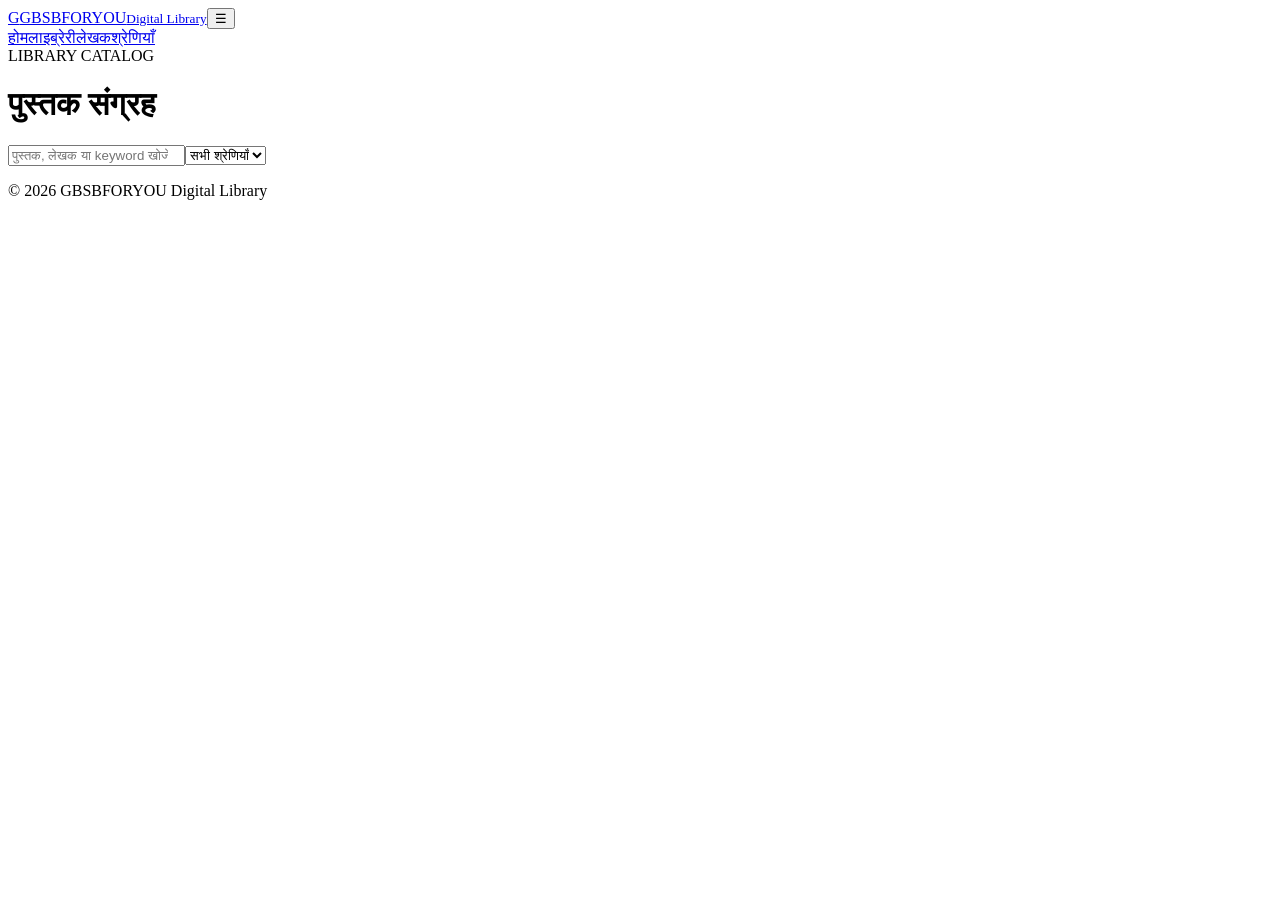
==== library.html @ e0caacab "Add files via upload" ====
<!doctype html><html lang="hi"><head><meta charset="utf-8"><meta name="viewport" content="width=device-width,initial-scale=1"><meta name="description" content="GBSBFORYOU Digital Library — पुस्तक संग्रह"><link rel="manifest" href="manifest.json"><link rel="stylesheet" href="assets/css/style.css"><title>लाइब्रेरी | GBSBFORYOU</title></head><body>
<header class="topbar"><a class="brand" href="index.html"><span class="brand-mark">G</span><span>GBSBFORYOU<small>Digital Library</small></span></a><button class="menu-btn" id="menuBtn">☰</button><nav id="nav"><a href="index.html">होम</a><a class="active" href="library.html">लाइब्रेरी</a><a href="authors.html">लेखक</a><a href="categories.html">श्रेणियाँ</a></nav></header>
<main class="section"><span class="eyebrow">LIBRARY CATALOG</span><h1>पुस्तक संग्रह</h1><div class="toolbar"><input id="search" type="search" placeholder="पुस्तक, लेखक या keyword खोजें…"><select id="category"><option value="">सभी श्रेणियाँ</option></select></div><div id="libraryGrid" class="book-grid"></div></main><footer><p>© 2026 GBSBFORYOU Digital Library</p></footer><script src="assets/js/app.js"></script><script>GBSB.renderLibrary("libraryGrid");</script></body></html>
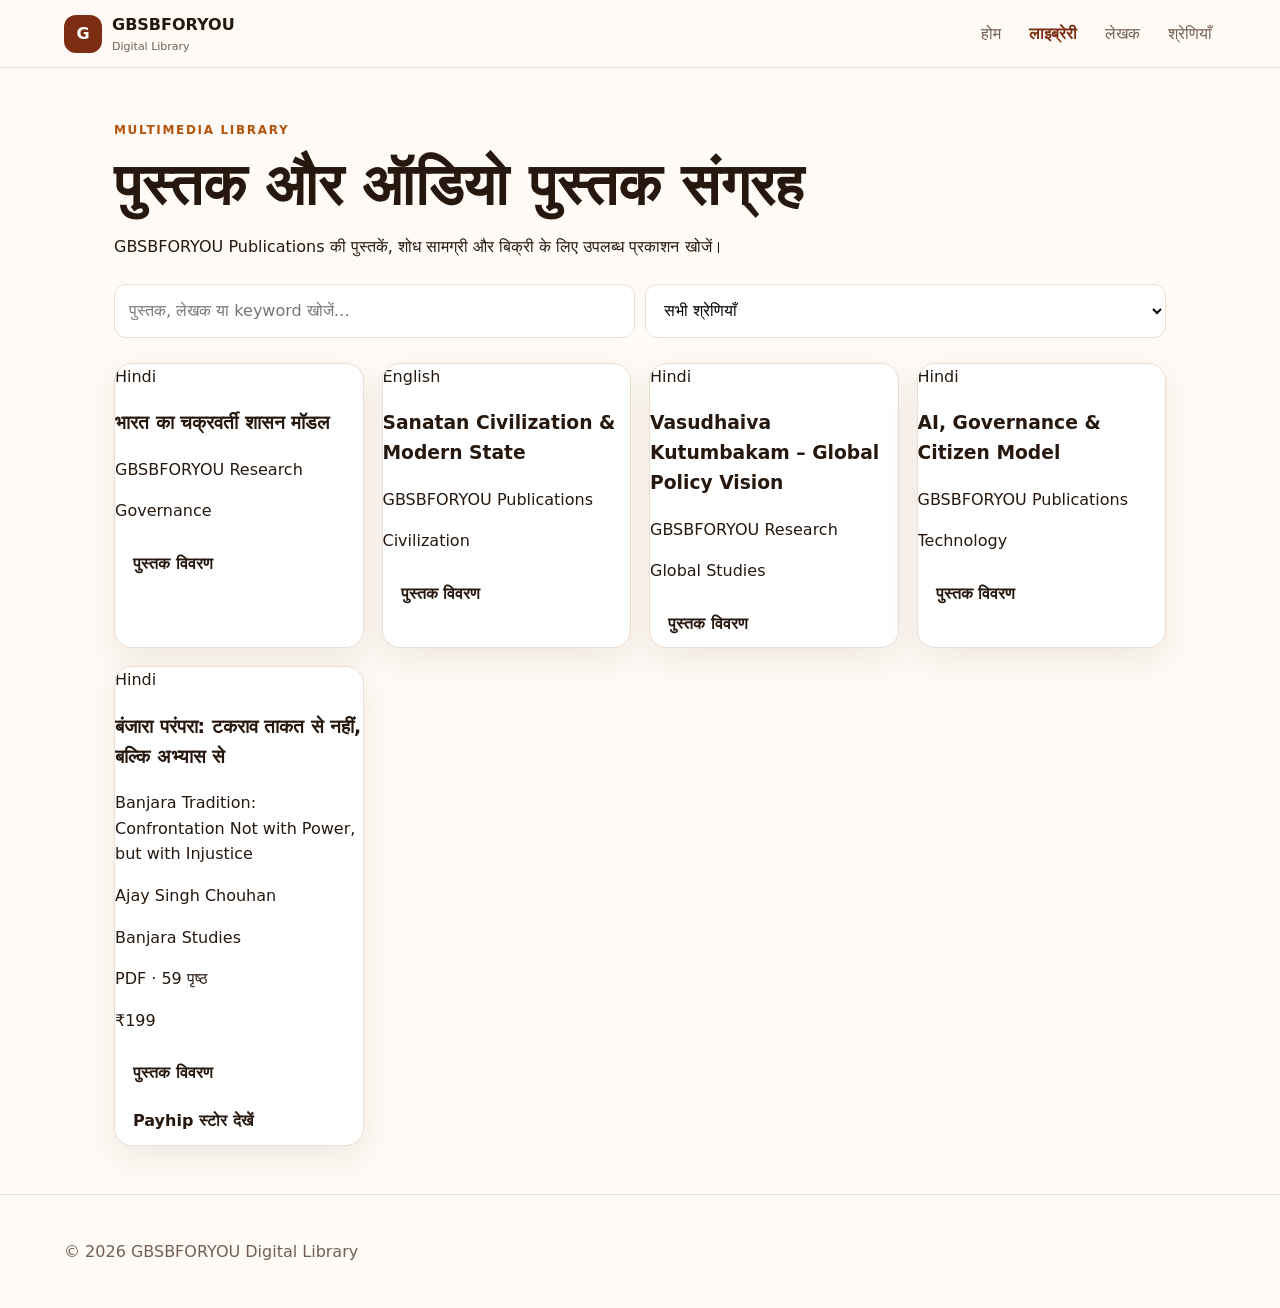
==== commit 8f5305e4: "Update digital library page to render catalog correctly" ====
--- a/library.html
+++ b/library.html
@@ -1,3 +1,31 @@
-<!doctype html><html lang="hi"><head><meta charset="utf-8"><meta name="viewport" content="width=device-width,initial-scale=1"><meta name="description" content="GBSBFORYOU Digital Library — पुस्तक संग्रह"><link rel="manifest" href="manifest.json"><link rel="stylesheet" href="assets/css/style.css"><title>लाइब्रेरी | GBSBFORYOU</title></head><body>
-<header class="topbar"><a class="brand" href="index.html"><span class="brand-mark">G</span><span>GBSBFORYOU<small>Digital Library</small></span></a><button class="menu-btn" id="menuBtn">☰</button><nav id="nav"><a href="index.html">होम</a><a class="active" href="library.html">लाइब्रेरी</a><a href="authors.html">लेखक</a><a href="categories.html">श्रेणियाँ</a></nav></header>
-<main class="section"><span class="eyebrow">LIBRARY CATALOG</span><h1>पुस्तक संग्रह</h1><div class="toolbar"><input id="search" type="search" placeholder="पुस्तक, लेखक या keyword खोजें…"><select id="category"><option value="">सभी श्रेणियाँ</option></select></div><div id="libraryGrid" class="book-grid"></div></main><footer><p>© 2026 GBSBFORYOU Digital Library</p></footer><script src="assets/js/app.js"></script><script>GBSB.renderLibrary("libraryGrid");</script></body></html>
+<!doctype html>
+<html lang="hi">
+<head>
+<meta charset="utf-8">
+<meta name="viewport" content="width=device-width,initial-scale=1">
+<meta name="description" content="GBSBFORYOU Digital Library — Books, Audiobooks and Multimedia Research Publications">
+<link rel="manifest" href="manifest.json">
+<link rel="stylesheet" href="assets/css/style.css">
+<link rel="stylesheet" href="assets/css/multimedia-v2.css">
+<title>लाइब्रेरी | GBSBFORYOU</title>
+</head>
+<body>
+<header class="topbar">
+<a class="brand" href="index.html"><span class="brand-mark">G</span><span>GBSBFORYOU<small>Digital Library</small></span></a>
+<button class="menu-btn" id="menuBtn">☰</button>
+<nav id="nav"><a href="index.html">होम</a><a class="active" href="library.html">लाइब्रेरी</a><a href="authors.html">लेखक</a><a href="categories.html">श्रेणियाँ</a></nav>
+</header>
+<main class="section">
+<span class="eyebrow">MULTIMEDIA LIBRARY</span>
+<h1>पुस्तक और ऑडियो पुस्तक संग्रह</h1>
+<p>GBSBFORYOU Publications की पुस्तकें, शोध सामग्री और बिक्री के लिए उपलब्ध प्रकाशन खोजें।</p>
+<div class="toolbar">
+<input id="searchInput" type="search" placeholder="पुस्तक, लेखक या keyword खोजें…">
+<select id="categorySelect"><option value="">सभी श्रेणियाँ</option></select>
+</div>
+<div id="libraryGrid" class="book-grid"></div>
+</main>
+<footer><p>© 2026 GBSBFORYOU Digital Library</p></footer>
+<script src="assets/js/app.js"></script>
+</body>
+</html>
--- a/assets/css/style.css
+++ b/assets/css/style.css
@@ -0,0 +1,2 @@
+:root{--ink:#26180f;--muted:#725f53;--brand:#7c2d12;--brand2:#b45309;--paper:#fffaf5;--line:#eadfd5;--card:#fff;--shadow:0 12px 35px rgba(58,30,12,.08)}*{box-sizing:border-box}body{margin:0;font-family:system-ui,-apple-system,"Noto Sans Devanagari",sans-serif;color:var(--ink);background:var(--paper);line-height:1.6}a{color:inherit;text-decoration:none}.topbar{position:sticky;top:0;z-index:10;display:flex;align-items:center;justify-content:space-between;padding:12px 5%;background:rgba(255,250,245,.96);backdrop-filter:blur(12px);border-bottom:1px solid var(--line)}.brand{display:flex;align-items:center;gap:10px;font-weight:800}.brand small{display:block;font-size:11px;color:var(--muted);font-weight:500}.brand-mark{display:grid;place-items:center;width:38px;height:38px;border-radius:12px;background:var(--brand);color:#fff}.topbar nav{display:flex;gap:20px}.topbar nav a{padding:7px 4px;color:var(--muted)}.topbar nav a.active,.topbar nav a:hover{color:var(--brand);font-weight:700}.menu-btn{display:none;border:0;background:none;font-size:25px}.hero{padding:72px 7%;background:linear-gradient(135deg,#fff1df,#fffaf5 55%,#f8e6d2)}.hero>div{max-width:760px}.eyebrow{font-size:12px;letter-spacing:.14em;font-weight:800;color:var(--brand2)}h1{font-size:clamp(32px,7vw,58px);line-height:1.1;margin:12px 0}h2{line-height:1.2}.hero p{font-size:18px;color:var(--muted);max-width:650px}.hero-actions{display:flex;gap:10px;flex-wrap:wrap;margin-top:24px}.btn{display:inline-block;padding:11px 18px;border-radius:12px;font-weight:700}.primary{background:var(--brand);color:#fff}.ghost{border:1px solid var(--line);background:#fff}.section{max-width:1180px;margin:auto;padding:48px 5%}.section-head{display:flex;align-items:end;justify-content:space-between;gap:20px;margin-bottom:22px}.section-head h2{margin:6px 0}.book-grid{display:grid;grid-template-columns:repeat(auto-fit,minmax(210px,1fr));gap:18px}.book-card{background:var(--card);border:1px solid var(--line);border-radius:18px;overflow:hidden;box-shadow:var(--shadow);transition:.2s}.book-card:hover{transform:translateY(-3px)}.cover{aspect-ratio:3/4;background:linear-gradient(145deg,#f2d3ae,#9a3412);display:grid;place-items:center;color:#fff;font-size:25px;font-weight:800;text-align:center;padding:20px}.book-body{padding:16px}.book-body h3{margin:0 0 6px;font-size:18px}.meta{color:var(--muted);font-size:13px}.tag{display:inline-block;margin-top:10px;padding:3px 8px;border-radius:20px;background:#fff0df;color:var(--brand);font-size:11px;font-weight:700}.toolbar{display:flex;gap:10px;margin:25px 0;flex-wrap:wrap}.toolbar input,.toolbar select{flex:1;min-width:220px;padding:13px 14px;border:1px solid var(--line);border-radius:12px;background:#fff;font:inherit}.info-grid{display:grid;grid-template-columns:repeat(3,1fr);gap:16px}.info-grid article{padding:22px;background:#fff;border:1px solid var(--line);border-radius:16px}.ad-slot{max-width:970px;min-height:100px;margin:10px auto 40px;border:1px dashed #d8c7b8;border-radius:12px;display:grid;place-items:center;color:#9a8577;font-size:11px}.ad-slot>div{width:100%;text-align:center}.book-detail{display:grid;grid-template-columns:280px 1fr;gap:30px}.detail-cover{border-radius:18px;overflow:hidden}.detail-cover .cover{font-size:30px}.actions{display:flex;gap:10px;flex-wrap:wrap;margin-top:20px}footer{padding:28px 5%;border-top:1px solid var(--line);color:var(--muted);display:flex;justify-content:space-between;gap:20px;flex-wrap:wrap}footer a{margin-right:16px}@media(max-width:700px){.menu-btn{display:block}.topbar nav{display:none;position:absolute;top:63px;left:0;right:0;padding:12px 5%;background:var(--paper);border-bottom:1px solid var(--line);flex-direction:column;gap:5px}.topbar nav.open{display:flex}.hero{padding:52px 6%}.section{padding:38px 5%}.info-grid{grid-template-columns:1fr}.book-detail{grid-template-columns:1fr}.detail-cover{max-width:260px}.topbar{padding:10px 5%}}
+  
